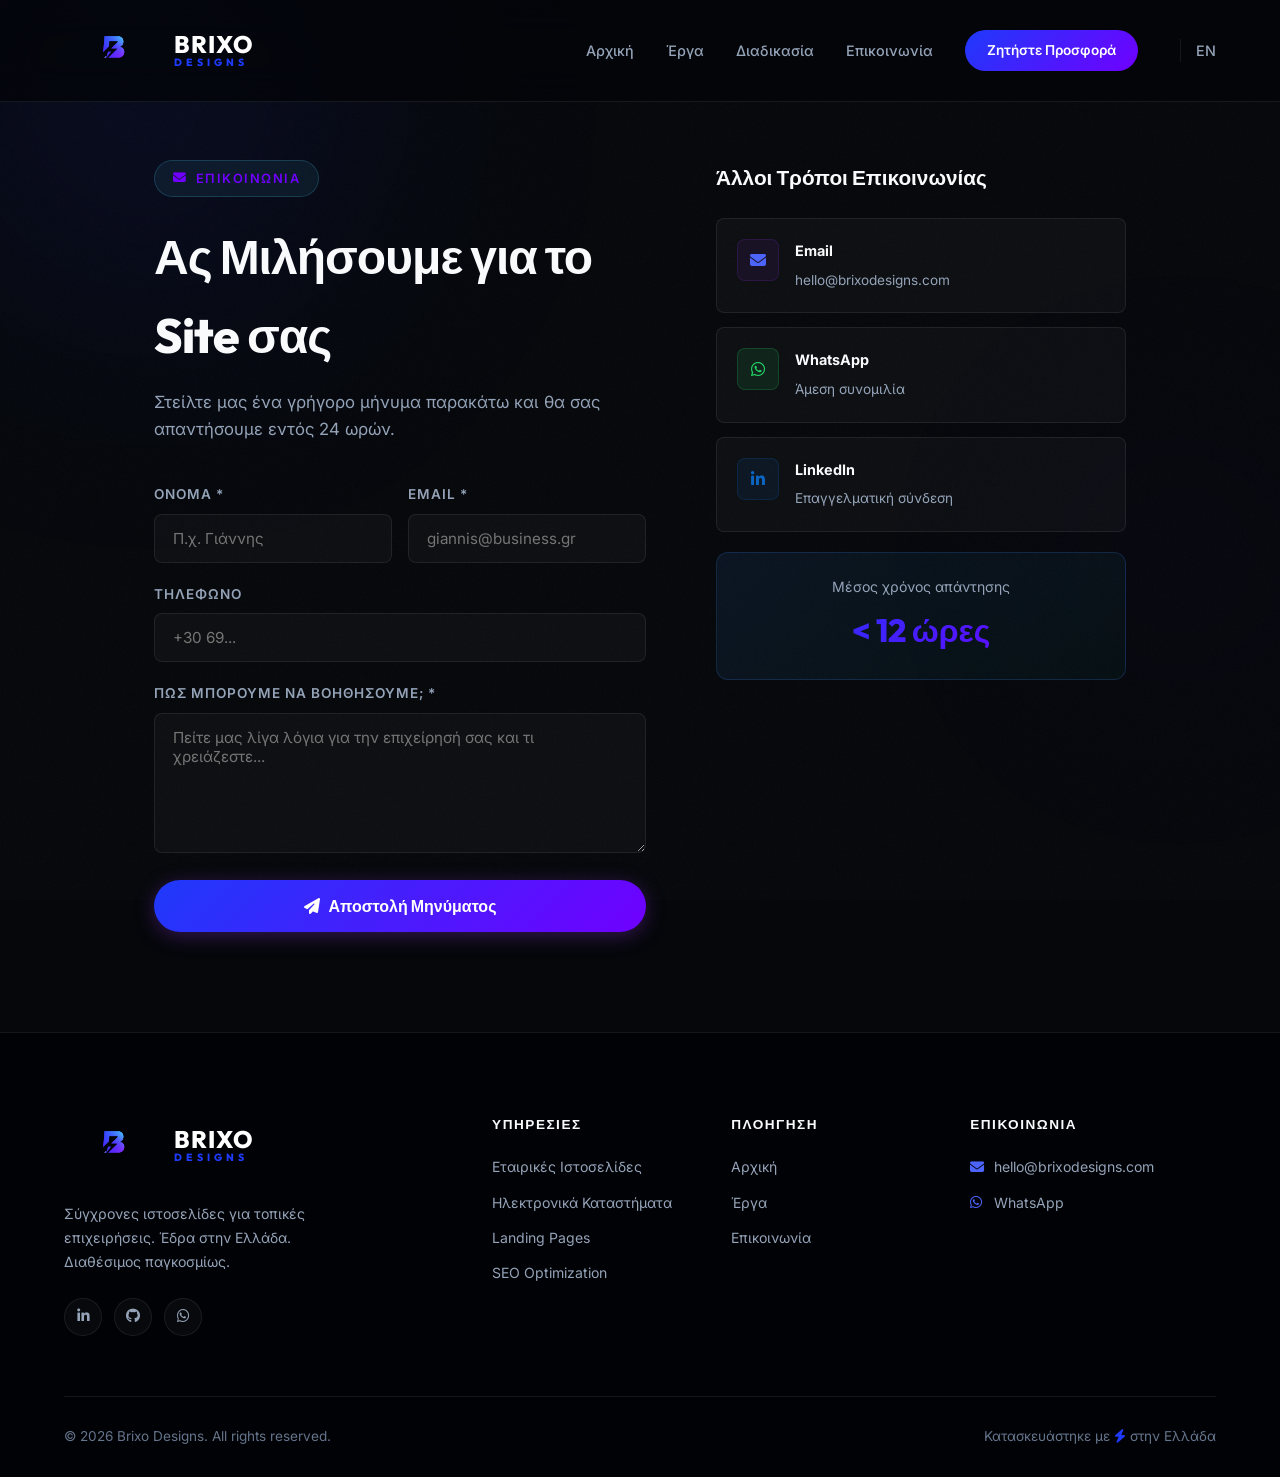
==== contact-el.html @ 9b122280 ""first commit"" ====
﻿<!DOCTYPE html>
<html lang="el">
<head>
    <meta charset="UTF-8">
    <meta name="viewport" content="width=device-width, initial-scale=1.0">
    <meta name="description" content="Επικοινωνήστε με την Brixo Designs. Ζητήστε μια δωρεάν προσφορά για την κατασκευή της ιστοσελίδας σας.">
    <title>Επικοινωνία — Brixo Designs</title>
    <link rel="preconnect" href="https://fonts.googleapis.com">
    <link rel="preconnect" href="https://fonts.gstatic.com" crossorigin>
    <link href="https://fonts.googleapis.com/css2?family=Outfit:wght@300;400;600;700;800&family=Inter:wght@400;500;600&display=swap" rel="stylesheet">
    <link rel="stylesheet" href="https://cdnjs.cloudflare.com/ajax/libs/font-awesome/6.4.0/css/all.min.css">
    <link rel="stylesheet" href="style.css">
</head>
<body>

    <div class="blob blob-1"></div>
    <div class="blob blob-2"></div>
    <div class="noise-overlay"></div>

    <!-- NAV -->
    <nav class="navbar" id="navbar">
        <a href="index.html" class="nav-logo">
            <img src="assets/logo.png" alt="Brixo Designs Logo">
            <span>Brixo <small class="brand-sub">Designs</small></span>
        </a>
        <div class="mobile-menu-btn" id="menuBtn">
            <div class="bar"></div><div class="bar"></div><div class="bar"></div>
        </div>
        <div class="nav-links" id="navLinks">
            <a href="index-el.html">Αρχική</a>
            <a href="index-el.html#work">Έργα</a>
            <a href="index-el.html#process">Διαδικασία</a>
            <a href="contact-el.html" class="active">Επικοινωνία</a>
            <a href="contact-el.html" class="nav-cta">Ζητήστε Προσφορά</a>
            <a href="contact.html" class="lang-switch">EN</a>
        </div>
    </nav>

    <div class="contact-page">
        <div class="contact-grid">

            <!-- LEFT: FORM -->
            <div class="contact-form-wrap reveal">
                <div class="badge" style="margin-bottom:20px;"><i class="fas fa-envelope"></i> Επικοινωνία</div>
                <h1>Ας Μιλήσουμε για το Site σας</h1>
                <p class="sub">Στείλτε μας ένα γρήγορο μήνυμα παρακάτω και θα σας απαντήσουμε εντός 24 ωρών.</p>

                <form action="https://formspree.io/f/YOUR_FORM_ID" method="POST" id="contactForm">
                    <div style="display:grid; grid-template-columns:1fr 1fr; gap:16px;">
                        <div class="form-group">
                            <label for="name">Όνομα *</label>
                            <input type="text" id="name" name="name" placeholder="Π.χ. Γιάννης" required>
                        </div>
                        <div class="form-group">
                            <label for="email">Email *</label>
                            <input type="email" id="email" name="email" placeholder="giannis@business.gr" required>
                        </div>
                    </div>
                    <div class="form-group">
                        <label for="phone">Τηλέφωνο</label>
                        <input type="tel" id="phone" name="phone" placeholder="+30 69...">
                    </div>
                    <div class="form-group">
                        <label for="message">Πώς μπορούμε να βοηθήσουμε; *</label>
                        <textarea id="message" name="message" placeholder="Πείτε μας λίγα λόγια για την επιχείρησή σας και τι χρειάζεστε..." required></textarea>
                    </div>

                    <!-- Honeypot (anti-spam) -->
                    <input type="text" name="_gotcha" style="display:none">

                    <button type="submit" class="btn btn-primary" style="width:100%; justify-content:center; font-size:1rem; padding:16px;">
                        <i class="fas fa-paper-plane"></i> Αποστολή Μηνύματος
                    </button>
                    <p id="form-success" style="display:none; color:#10B981; text-align:center; margin-top:16px; font-weight:600;"><i class="fas fa-check-circle"></i> Εστάλη! Θα απαντήσω εντός 24 ωρών.</p>
                </form>
            </div>

            <!-- RIGHT: INFO -->
            <div class="contact-side reveal" style="transition-delay:150ms;">
                <h3>Άλλοι Τρόποι Επικοινωνίας</h3>

                <a href="mailto:hello@brixodesigns.com" class="contact-info-item">
                    <div class="contact-info-icon"><i class="fas fa-envelope"></i></div>
                    <div>
                        <strong>Email</strong>
                        <span>hello@brixodesigns.com</span>
                    </div>
                </a>

                <a href="https://wa.me/+306938831376" target="_blank" class="contact-info-item">
                    <div class="contact-info-icon" style="background:rgba(37,211,102,0.1); border-color:rgba(37,211,102,0.2); color:#25D366;"><i class="fab fa-whatsapp"></i></div>
                    <div>
                        <strong>WhatsApp</strong>
                        <span>Άμεση συνομιλία</span>
                    </div>
                </a>

                <a href="https://linkedin.com" target="_blank" class="contact-info-item">
                    <div class="contact-info-icon" style="background:rgba(10,102,194,0.1); border-color:rgba(10,102,194,0.2); color:#0a66c2;"><i class="fab fa-linkedin-in"></i></div>
                    <div>
                        <strong>LinkedIn</strong>
                        <span>Επαγγελματική σύνδεση</span>
                    </div>
                </a>

                <div style="margin-top:20px; background:linear-gradient(135deg,rgba(59,130,246,0.1),rgba(16,185,129,0.05)); border:1px solid rgba(59,130,246,0.2); border-radius:12px; padding:22px; text-align:center;">
                    <p style="color:var(--text-muted); font-size:0.88rem; margin-bottom:6px;">Μέσος χρόνος απάντησης</p>
                    <p style="font-family:'Outfit',sans-serif; font-size:2rem; font-weight:800; background:var(--gradient); -webkit-background-clip:text; background-clip:text; -webkit-text-fill-color:transparent;">&lt; 12 ώρες</p>
                </div>
            </div>

        </div>
    </div>

    <footer class="site-footer">
        <div class="footer-inner">
            <div class="footer-brand">
                <a href="index-el.html" class="nav-logo" style="margin-bottom: 1.5rem;">
                    <img src="assets/logo.png" alt="Brixo Designs Logo">
                    <span>Brixo <small class="brand-sub">Designs</small></span>
                </a>
                <p>Σύγχρονες ιστοσελίδες για τοπικές επιχειρήσεις. Έδρα στην Ελλάδα. Διαθέσιμος παγκοσμίως.</p>
                <div class="footer-socials">
                    <a href="https://linkedin.com" target="_blank"><i class="fab fa-linkedin-in"></i></a>
                    <a href="https://github.com/0x-Shadow" target="_blank"><i class="fab fa-github"></i></a>
                    <a href="https://wa.me/+306938831376" target="_blank"><i class="fab fa-whatsapp"></i></a>
                </div>
            </div>
            <div class="footer-col">
                <h4>Υπηρεσίες</h4>
                <a href="#">Εταιρικές Ιστοσελίδες</a>
                <a href="#">Ηλεκτρονικά Καταστήματα</a>
                <a href="#">Landing Pages</a>
                <a href="#">SEO Optimization</a>
            </div>
            <div class="footer-col">
                <h4>Πλοήγηση</h4>
                <a href="index-el.html">Αρχική</a>
                <a href="index-el.html#work">Έργα</a>
                <a href="contact-el.html">Επικοινωνία</a>
            </div>
            <div class="footer-col">
                <h4>Επικοινωνία</h4>
                <a href="mailto:hello@brixodesigns.com"><i class="fas fa-envelope"></i> hello@brixodesigns.com</a>
                <a href="https://wa.me/+306938831376" target="_blank"><i class="fab fa-whatsapp"></i> WhatsApp</a>
            </div>
        </div>
        <div class="footer-bottom">
            <p>&copy; 2026 Brixo Designs. All rights reserved.</p>
            <p>Κατασκευάστηκε με <i class="fas fa-bolt" style="color:var(--primary);"></i> στην Ελλάδα</p>
        </div>
    </footer>

    <script src="script.js"></script>
    <script>
        // Form success handler
        const form = document.getElementById('contactForm');
        if (form) {
            form.addEventListener('submit', async (e) => {
                e.preventDefault();
                const btn = form.querySelector('button[type="submit"]');
                btn.innerHTML = '<i class="fas fa-spinner fa-spin"></i> Sending…';
                btn.disabled = true;

                try {
                    const res = await fetch(form.action, {
                        method: 'POST',
                        body: new FormData(form),
                        headers: { Accept: 'application/json' }
                    });
                    if (res.ok) {
                        form.reset();
                        document.getElementById('form-success').style.display = 'block';
                        btn.innerHTML = '<i class="fas fa-check"></i> Sent!';
                    } else {
                        btn.innerHTML = '<i class="fas fa-paper-plane"></i> Send My Request';
                        btn.disabled = false;
                        alert('Something went wrong — please try emailing directly.');
                    }
                } catch {
                    btn.innerHTML = '<i class="fas fa-paper-plane"></i> Send My Request';
                    btn.disabled = false;
                }
            });
        }
    </script>
</body>
</html>
---- style.css ----
/* =============================================
   ROOT & GLOBAL SETUP
============================================= */
:root {
    --bg: #05070a;
    --surface: rgba(255,255,255,0.03);
    --surface-hover: rgba(255,255,255,0.06);
    --border: rgba(255,255,255,0.08);
    --border-hover: rgba(255,255,255,0.18);
    --primary: #1E3AFA; /* Electric Blue */
    --primary-light: #4D64FB;
    --accent: #7000FF; /* Electric Purple */
    --gold: #F0A500;
    --green: #10B981;
    --text: #F8FAFC;
    --text-muted: #94A3B8;
    --text-dim: #64748B;
    --gradient: linear-gradient(135deg, var(--primary) 0%, var(--accent) 100%);
    --gradient-gold: linear-gradient(135deg, #f0a500, #ff6b35);
    --radius: 16px;
    --radius-sm: 8px;
    --transition: 0.3s cubic-bezier(0.4, 0, 0.2, 1);
}

*, *::before, *::after { margin: 0; padding: 0; box-sizing: border-box; }

html { scroll-behavior: smooth; }

body {
    background-color: var(--bg);
    color: var(--text);
    font-family: 'Inter', sans-serif;
    line-height: 1.65;
    overflow-x: hidden;
}

h1, h2, h3, h4, h5 { font-family: 'Outfit', sans-serif; }

/* =============================================
   AMBIENT BACKGROUND
============================================= */
.blob {
    position: fixed;
    border-radius: 50%;
    filter: blur(130px);
    z-index: -2;
    pointer-events: none;
    opacity: 0.5;
    animation: floatBlob 12s ease-in-out infinite;
}

.blob-1 {
    width: 700px; height: 700px;
    background: radial-gradient(circle, rgba(30, 58, 250, 0.3) 0%, transparent 65%);
    top: -250px; left: -200px;
}

.blob-2 {
    width: 500px; height: 500px;
    background: radial-gradient(circle, rgba(112, 0, 255, 0.2) 0%, transparent 65%);
    bottom: 10%; right: -150px;
    animation-delay: 6s;
    opacity: 0.3;
}

@keyframes floatBlob {
    0%, 100% { transform: translate(0,0) scale(1); }
    50% { transform: translate(20px,-30px) scale(1.05); }
}

.noise-overlay {
    position: fixed;
    inset: 0;
    z-index: -1;
    pointer-events: none;
    opacity: 0.035;
    background-image: url("data:image/svg+xml,%3Csvg viewBox='0 0 200 200' xmlns='http://www.w3.org/2000/svg'%3E%3Cfilter id='noise'%3E%3CfeTurbulence type='fractalNoise' baseFrequency='0.9' numOctaves='4' stitchTiles='stitch'/%3E%3C/filter%3E%3Crect width='100%25' height='100%25' filter='url(%23noise)'/%3E%3C/svg%3E");
    background-repeat: repeat;
    background-size: 150px 150px;
}

/* =============================================
   SCROLL REVEAL
============================================= */
.reveal {
    opacity: 0;
    transform: translateY(28px);
    transition: opacity 0.75s ease, transform 0.75s ease;
}
.reveal.visible { opacity: 1; transform: translateY(0); }

/* =============================================
   NAVIGATION
============================================= */
.navbar {
    position: fixed; top: 0; left: 0; right: 0;
    z-index: 1000;
    display: flex; align-items: center; justify-content: space-between;
    padding: 18px 5%;
    background: rgba(3,4,8,0.75);
    backdrop-filter: blur(20px);
    -webkit-backdrop-filter: blur(20px);
    border-bottom: 1px solid var(--border);
    transition: padding var(--transition), background var(--transition);
}

.navbar.scrolled { padding: 14px 5%; background: rgba(3,4,8,0.95); }

.nav-logo {
    display: flex;
    align-items: center;
    gap: 12px;
    text-decoration: none;
}

.nav-logo img {
    height: 65px;
    width: auto;
}

.nav-logo span {
    font-family: 'Outfit', sans-serif;
    font-size: 1.5rem;
    font-weight: 800;
    color: #fff;
    text-transform: uppercase;
    letter-spacing: 1px;
    display: flex;
    flex-direction: column;
    line-height: 1;
}

.nav-logo span .brand-sub {
    font-size: 0.65rem;
    color: var(--primary);
    letter-spacing: 4px;
    margin-top: 2px;
}

.nav-links {
    display: flex; align-items: center; gap: 32px;
}

.nav-links a {
    color: var(--text-muted);
    text-decoration: none;
    font-size: 0.9rem;
    font-weight: 500;
    transition: color var(--transition);
    position: relative;
}

.nav-links a:not(.nav-cta)::after {
    content: '';
    position: absolute;
    bottom: -4px; left: 0;
    width: 0; height: 2px;
    background: var(--accent);
    transition: width var(--transition);
}

.nav-links a:hover, .nav-links a.active { color: var(--text); }
.nav-links a:hover::after, .nav-links a.active::after { width: 100%; }

.nav-cta {
    background: var(--gradient);
    color: #fff !important;
    padding: 9px 22px;
    border-radius: 100px;
    font-weight: 600 !important;
    font-size: 0.85rem !important;
    transition: opacity var(--transition), transform var(--transition) !important;
    -webkit-text-fill-color: #fff !important;
}
.nav-cta::after { display: none !important; }
.nav-cta:hover { opacity: 0.9; transform: translateY(-2px); }

.mobile-menu-btn {
    display: none; cursor: pointer; z-index: 1001; padding: 5px;
}
.bar {
    width: 24px; height: 2px;
    background: var(--text);
    margin: 5px 0;
    border-radius: 2px;
    transition: var(--transition);
}

/* =============================================
   HERO
============================================= */
.hero {
    min-height: 100vh;
    display: flex;
    align-items: center;
    justify-content: center;
    padding: 140px 6% 80px;
    position: relative;
    overflow: hidden;
}

.hero-inner {
    display: grid;
    grid-template-columns: 1fr 1fr;
    align-items: center;
    gap: 60px;
    max-width: 1300px;
    width: 100%;
    z-index: 10;
}

.hero-content {
    text-align: left;
    z-index: 10;
}

/* ---- MOCKUP STAGE ---- */
.hero-mockups {
    perspective: 1200px;
    position: relative;
    height: 480px;
    display: flex;
    align-items: center;
    justify-content: center;
}

.mockup-stage {
    position: relative;
    width: 400px;
    height: 480px;
    transform-style: preserve-3d;
}

.mockup-card {
    position: absolute;
    width: 380px;
    border-radius: 12px;
    overflow: hidden;
    background: #0d0d1a;
    box-shadow:
        0 30px 80px rgba(0,0,0,0.6),
        0 0 0 1px rgba(255,255,255,0.07);
    transition: filter 0.3s ease;
    cursor: pointer;
}

.mockup-card:hover {
    filter: brightness(1.2) contrast(1.1);
}

.mockup-browser-bar {
    background: #1a1a2e;
    padding: 8px 12px;
    display: flex;
    gap: 6px;
    align-items: center;
    border-bottom: 1px solid rgba(255,255,255,0.06);
}

.mockup-browser-bar .dot {
    width: 9px;
    height: 9px;
    border-radius: 50%;
    display: inline-block;
}
.mockup-browser-bar .dot:nth-child(1) { background: #ff5f57; }
.mockup-browser-bar .dot:nth-child(2) { background: #febc2e; }
.mockup-browser-bar .dot:nth-child(3) { background: #28c840; }

.mockup-card img {
    width: 100%;
    display: block;
    object-fit: cover;
    height: 250px;
}

/* Stacked 3D Animated positions */
.mockup-front {
    animation: cycleCards 12s infinite ease-in-out 0s paused;
}

.mockup-mid {
    animation: cycleCards 12s infinite ease-in-out -8s paused;
}

.mockup-back {
    animation: cycleCards 12s infinite ease-in-out -4s paused;
}

@keyframes cycleCards {
    0%, 25% {
        transform: rotateY(-10deg) rotateX(4deg) translateX(0px) translateY(10px) translateZ(30px);
        opacity: 1;
        z-index: 3;
    }
    29.16% {
        transform: rotateY(-14deg) rotateX(5deg) translateX(-60px) translateY(-10px) translateZ(-25px);
        opacity: 0.8;
        z-index: 1;
    }
    33.33%, 58.33% {
        transform: rotateY(-18deg) rotateX(6deg) translateX(90px) translateY(-30px) translateZ(-80px);
        opacity: 0.7;
        z-index: 1;
    }
    66.66%, 91.66% {
        transform: rotateY(-14deg) rotateX(5deg) translateX(45px) translateY(-10px) translateZ(-30px);
        opacity: 0.88;
        z-index: 2;
    }
    100% {
        transform: rotateY(-10deg) rotateX(4deg) translateX(0px) translateY(10px) translateZ(30px);
        opacity: 1;
        z-index: 3;
    }
}

/* Load-in animation for all mockup cards */
.hero-mockups.visible .mockup-back  { animation-play-state: running;  }
.hero-mockups.visible .mockup-mid   { animation-play-state: running;  }
.hero-mockups.visible .mockup-front { animation-play-state: running;  }

/* Glow Orb behind mockups */
.hero-mockups::before {
    content: '';
    position: absolute;
    width: 500px;
    height: 500px;
    background: radial-gradient(circle, rgba(76,201,240,0.15) 0%, rgba(123,44,191,0.1) 40%, transparent 70%);
    border-radius: 50%;
    z-index: -1;
    filter: blur(40px);
}

.badge {
    display: inline-flex; align-items: center; gap: 8px;
    padding: 7px 18px;
    background: rgba(76,201,240,0.08);
    border: 1px solid rgba(76,201,240,0.2);
    color: var(--accent);
    border-radius: 100px;
    font-size: 0.8rem;
    font-weight: 600;
    letter-spacing: 1.5px;
    text-transform: uppercase;
    margin-bottom: 28px;
}

.hero h1 {
    font-size: clamp(2.8rem, 6vw, 5.5rem);
    line-height: 1.1;
    font-weight: 800;
    letter-spacing: -2px;
    margin-bottom: 24px;
}

.gradient-text {
    background: var(--gradient);
    -webkit-background-clip: text;
    background-clip: text;
    -webkit-text-fill-color: transparent;
}

.typewriter-wrap {
    display: inline-block;
    position: relative;
}

.cursor {
    -webkit-text-fill-color: var(--accent);
    animation: blink 1s step-end infinite;
    margin-left: 2px;
}
@keyframes blink { 0%, 100% { opacity: 1; } 50% { opacity: 0; } }

.hero-sub {
    font-size: 1.15rem;
    color: var(--text-muted);
    max-width: 560px;
    margin: 0 0 40px;
    line-height: 1.7;
}

.hero-actions {
    display: flex; justify-content: flex-start;
    gap: 16px; flex-wrap: wrap;
    margin-bottom: 40px;
}

.btn {
    display: inline-flex; align-items: center; gap: 9px;
    padding: 14px 28px;
    border-radius: 100px;
    font-family: 'Outfit', sans-serif;
    font-weight: 600;
    font-size: 0.95rem;
    text-decoration: none;
    cursor: pointer;
    border: none;
    transition: all var(--transition);
}

.btn-primary {
    background: var(--gradient);
    color: #fff;
    box-shadow: 0 4px 20px rgba(123,44,191,0.4);
}
.btn-primary:hover {
    transform: translateY(-3px);
    box-shadow: 0 8px 30px rgba(123,44,191,0.6);
}

.btn-secondary {
    background: var(--surface);
    color: var(--text);
    border: 1px solid var(--border);
    backdrop-filter: blur(10px);
}
.btn-secondary:hover {
    background: var(--surface-hover);
    border-color: var(--border-hover);
    transform: translateY(-3px);
}

.btn-whatsapp {
    background: #25D366;
    color: #fff;
    box-shadow: 0 4px 20px rgba(37,211,102,0.3);
}
.btn-whatsapp:hover {
    background: #20ba5a;
    transform: translateY(-3px);
    box-shadow: 0 8px 28px rgba(37,211,102,0.5);
}

.hero-trust {
    display: flex; justify-content: center;
    gap: 30px; flex-wrap: wrap;
}

.trust-item {
    display: flex; align-items: center; gap: 8px;
    color: var(--text-muted);
    font-size: 0.88rem;
}

.trust-item i { color: var(--green); }

.hero-scroll-hint {
    position: absolute;
    bottom: 30px; left: 50%;
    transform: translateX(-50%);
    display: flex; flex-direction: column;
    align-items: center; gap: 8px;
    color: var(--text-dim);
    font-size: 0.75rem;
    letter-spacing: 2px;
    text-transform: uppercase;
    animation: floatBlob 3s ease-in-out infinite;
}

.scroll-line {
    width: 1px; height: 40px;
    background: linear-gradient(to bottom, transparent, var(--text-dim));
}

/* =============================================
   STATS BAR
============================================= */
.stats-bar {
    background: var(--surface);
    border-top: 1px solid var(--border);
    border-bottom: 1px solid var(--border);
    padding: 40px 5%;
}

.stats-inner {
    max-width: 900px; margin: 0 auto;
    display: flex; justify-content: space-between;
    align-items: center; gap: 20px;
    flex-wrap: wrap;
}

.stat-item { text-align: center; flex: 1; min-width: 120px; }

.stat-item .stat-num {
    font-family: 'Outfit', sans-serif;
    font-size: 3rem;
    font-weight: 800;
    background: var(--gradient);
    -webkit-background-clip: text;
    background-clip: text;
    -webkit-text-fill-color: transparent;
    line-height: 1;
}

.stat-item .stat-suffix {
    font-family: 'Outfit', sans-serif;
    font-size: 2rem;
    font-weight: 800;
    background: var(--gradient);
    -webkit-background-clip: text;
    background-clip: text;
    -webkit-text-fill-color: transparent;
}

.stat-item p { color: var(--text-muted); font-size: 0.85rem; margin-top: 6px; }

.stat-divider {
    width: 1px; height: 60px;
    background: var(--border);
    flex-shrink: 0;
}

/* =============================================
   SECTIONS — SHARED
============================================= */
section { padding: 110px 5%; position: relative; z-index: 10; }

.section-label {
    font-size: 0.78rem;
    font-weight: 600;
    letter-spacing: 3px;
    text-transform: uppercase;
    color: var(--accent);
    margin-bottom: 14px;
}

.section-header { text-align: center; margin-bottom: 70px; }
.section-header h2 {
    font-size: clamp(2rem, 4vw, 3rem);
    font-weight: 800;
    letter-spacing: -1px;
    line-height: 1.15;
    margin-bottom: 16px;
}
.section-sub { color: var(--text-muted); font-size: 1.1rem; max-width: 600px; margin: 0 auto; }

/* =============================================
   INDUSTRIES
============================================= */
.industries-section { padding: 60px 5% 50px; }
.industries-section .section-header { margin-bottom: 40px; }

.industries-grid {
    display: flex; flex-wrap: wrap;
    justify-content: center; gap: 14px;
    max-width: 900px; margin: 0 auto;
}

.industry-pill {
    display: inline-flex; align-items: center; gap: 8px;
    padding: 10px 22px;
    background: var(--surface);
    border: 1px solid var(--border);
    border-radius: 100px;
    font-size: 0.88rem;
    font-weight: 500;
    color: var(--text-muted);
    transition: all var(--transition);
    cursor: default;
}

.industry-pill i { color: var(--primary-light); }

.industry-pill:hover {
    background: var(--surface-hover);
    border-color: rgba(123,44,191,0.4);
    color: var(--text);
}

/* =============================================
   PORTFOLIO
============================================= */
.portfolio-grid {
    display: grid;
    grid-template-columns: repeat(auto-fit, minmax(340px, 1fr));
    gap: 30px;
    max-width: 1200px; margin: 0 auto;
}

.port-card {
    background: var(--surface);
    border: 1px solid var(--border);
    border-radius: var(--radius);
    overflow: hidden;
    transition: all 0.4s ease;
    display: flex; flex-direction: column;
}

.port-card:hover {
    transform: translateY(-10px);
    border-color: rgba(123,44,191,0.3);
    box-shadow: 0 20px 50px rgba(0,0,0,0.5);
}

.port-card-img {
    position: relative;
    height: 240px;
    overflow: hidden;
}

.port-card-img img {
    width: 100%; height: 100%;
    object-fit: cover;
    object-position: top;
    transition: transform 0.6s cubic-bezier(0.25,1,0.5,1);
}

.port-card:hover .port-card-img img { transform: scale(1.06); }

.port-card-overlay {
    position: absolute; inset: 0;
    background: rgba(3,4,8,0.85);
    display: flex; flex-direction: column;
    justify-content: center; align-items: center; gap: 14px;
    opacity: 0;
    transition: opacity var(--transition);
}

.port-card:hover .port-card-overlay { opacity: 1; }

.overlay-btn {
    display: inline-flex; align-items: center; gap: 8px;
    padding: 11px 24px;
    background: var(--gradient);
    color: #fff;
    text-decoration: none;
    border-radius: 100px;
    font-size: 0.88rem;
    font-weight: 600;
    transition: opacity var(--transition);
}

.overlay-btn:hover { opacity: 0.85; }

.overlay-btn-ghost {
    background: transparent;
    border: 1px solid rgba(255,255,255,0.3);
    color: #fff;
}

.port-card-body { padding: 28px; flex-grow: 1; display: flex; flex-direction: column; }

.port-tags { display: flex; gap: 8px; flex-wrap: wrap; margin-bottom: 14px; }

.ptag {
    padding: 4px 12px;
    background: rgba(255,255,255,0.05);
    border: 1px solid var(--border);
    border-radius: 100px;
    font-size: 0.72rem;
    font-weight: 600;
    color: var(--text-muted);
    text-transform: uppercase;
    letter-spacing: 0.5px;
}

.port-card-body h3 { font-size: 1.4rem; margin-bottom: 10px; font-weight: 700; }
.port-card-body p { color: var(--text-muted); font-size: 0.93rem; flex-grow: 1; margin-bottom: 22px; line-height: 1.65; }

.card-link {
    display: inline-flex; align-items: center; gap: 8px;
    color: var(--accent);
    text-decoration: none;
    font-weight: 600;
    font-size: 0.9rem;
    transition: gap var(--transition);
    align-self: flex-start;
}
.card-link:hover { gap: 14px; }

/* =============================================
   PROCESS
============================================= */
.process-section { background: rgba(255,255,255,0.01); }

.process-steps {
    display: flex;
    justify-content: center;
    align-items: center;
    gap: 0;
    max-width: 1100px; margin: 0 auto;
    flex-wrap: wrap;
}

.process-step {
    background: var(--surface);
    border: 1px solid var(--border);
    border-radius: var(--radius);
    padding: 40px 30px;
    text-align: center;
    flex: 1; min-width: 200px; max-width: 240px;
    position: relative;
    transition: all var(--transition);
}

.process-step:hover {
    background: var(--surface-hover);
    border-color: rgba(123,44,191,0.3);
    transform: translateY(-5px);
}

.step-num {
    position: absolute; top: -14px; left: 50%; transform: translateX(-50%);
    font-family: 'Outfit', sans-serif;
    font-size: 0.75rem; font-weight: 800;
    letter-spacing: 1px;
    background: var(--gradient);
    -webkit-background-clip: text;
    background-clip: text;
    -webkit-text-fill-color: transparent;
    background-color: var(--bg);
    padding: 0 10px;
    border: 1px solid rgba(123,44,191,0.4);
    border-radius: 100px;
}

.step-icon {
    font-size: 2rem;
    color: var(--accent);
    margin: 10px 0 18px;
    text-shadow: 0 0 20px rgba(76,201,240,0.4);
}

.process-step h3 { font-size: 1.1rem; margin-bottom: 12px; }
.process-step p { color: var(--text-muted); font-size: 0.88rem; line-height: 1.6; }

.process-arrow {
    color: var(--text-dim); font-size: 1.2rem;
    padding: 10px;
    flex-shrink: 0;
}

/* =============================================
   WHY CHOOSE US
============================================= */
.why-section { padding: 110px 5%; }

.why-inner {
    max-width: 1100px; margin: 0 auto;
    display: grid;
    grid-template-columns: 1fr 1.3fr;
    gap: 80px;
    align-items: center;
}

.why-left .section-label { margin-bottom: 18px; }
.why-left h2 { font-size: clamp(1.8rem, 3.5vw, 2.8rem); font-weight: 800; letter-spacing: -1px; margin-bottom: 20px; }
.why-desc { color: var(--text-muted); font-size: 1rem; line-height: 1.7; }

.why-card {
    display: flex; align-items: flex-start; gap: 18px;
    background: var(--surface);
    border: 1px solid var(--border);
    border-radius: var(--radius-sm);
    padding: 20px 24px;
    margin-bottom: 14px;
    transition: all var(--transition);
}

.why-card:hover { background: var(--surface-hover); border-color: rgba(34,197,94,0.2); }

.why-icon {
    width: 36px; height: 36px;
    border-radius: 50%;
    display: flex; align-items: center; justify-content: center;
    font-size: 0.9rem;
    flex-shrink: 0;
}

.why-icon.positive { background: rgba(34,197,94,0.1); color: var(--green); border: 1px solid rgba(34,197,94,0.2); }

.why-card h4 { font-size: 0.95rem; font-weight: 700; margin-bottom: 4px; }
.why-card p { font-size: 0.85rem; color: var(--text-muted); }

/* =============================================
   TESTIMONIALS
============================================= */
.testimonials-section { background: rgba(255,255,255,0.01); }

.testimonials-grid {
    display: grid;
    grid-template-columns: repeat(auto-fit, minmax(300px, 1fr));
    gap: 24px;
    max-width: 1100px; margin: 0 auto;
}

.testi-card {
    background: var(--surface);
    border: 1px solid var(--border);
    border-radius: var(--radius);
    padding: 36px 32px;
    transition: all var(--transition);
    position: relative;
}

.testi-card::before {
    content: '"';
    position: absolute;
    top: 20px; right: 30px;
    font-size: 5rem;
    line-height: 1;
    color: var(--border);
    font-family: 'Outfit', sans-serif;
}

.testi-card:hover {
    background: var(--surface-hover);
    border-color: rgba(123,44,191,0.2);
    transform: translateY(-5px);
}

.testi-stars { color: var(--gold); font-size: 0.85rem; letter-spacing: 3px; margin-bottom: 20px; }

.testi-text {
    color: var(--text-muted);
    font-size: 0.95rem;
    line-height: 1.75;
    margin-bottom: 28px;
    position: relative;
    z-index: 2;
}

.testi-author {
    display: flex; align-items: center; gap: 14px;
}

.testi-avatar {
    width: 46px; height: 46px;
    border-radius: 50%;
    display: flex; align-items: center; justify-content: center;
    font-family: 'Outfit', sans-serif;
    font-weight: 800;
    font-size: 1.1rem;
    color: #fff;
    flex-shrink: 0;
}

.testi-author strong { display: block; font-size: 0.95rem; margin-bottom: 2px; }
.testi-author span { color: var(--text-muted); font-size: 0.8rem; }

/* =============================================
   PRICING
============================================= */

.pricing-grid {
    display: grid;
    grid-template-columns: repeat(auto-fit, minmax(280px, 1fr));
    gap: 24px;
    max-width: 1050px; margin: 0 auto 30px;
    align-items: start;
}

.pricing-card {
    background: var(--surface);
    border: 1px solid var(--border);
    border-radius: var(--radius);
    padding: 38px 32px;
    transition: all var(--transition);
    position: relative;
}

.pricing-card:hover { transform: translateY(-6px); border-color: var(--border-hover); }

.pricing-featured {
    border-color: rgba(123,44,191,0.5) !important;
    background: rgba(123,44,191,0.05) !important;
    box-shadow: 0 0 0 1px rgba(123,44,191,0.2), 0 20px 50px rgba(123,44,191,0.15);
}

.pricing-badge-top {
    position: absolute; top: -14px; left: 50%; transform: translateX(-50%);
    background: var(--gradient);
    color: #fff;
    font-size: 0.75rem;
    font-weight: 700;
    letter-spacing: 1px;
    text-transform: uppercase;
    padding: 5px 18px;
    border-radius: 100px;
    white-space: nowrap;
}

.pricing-tier {
    font-size: 0.8rem;
    font-weight: 700;
    text-transform: uppercase;
    letter-spacing: 2px;
    color: var(--text-muted);
    margin-bottom: 16px;
}

.pricing-price { margin-bottom: 16px; display: flex; align-items: baseline; gap: 4px; }
.price-val { font-family: 'Outfit', sans-serif; font-size: 3rem; font-weight: 800; }
.price-note { color: var(--text-muted); font-size: 1.2rem; }
.pricing-desc { color: var(--text-muted); font-size: 0.88rem; line-height: 1.6; margin-bottom: 30px; }

.pricing-features { list-style: none; margin-bottom: 30px; }
.pricing-features li {
    display: flex; align-items: center; gap: 12px;
    font-size: 0.9rem;
    padding: 9px 0;
    border-bottom: 1px solid var(--border);
    color: var(--text);
}

.pricing-features li:last-child { border-bottom: none; }

.pricing-features li i.fa-check { color: var(--green); }
.pricing-features li i.fa-times { color: var(--text-dim); }
.pricing-features li.disabled { color: var(--text-dim); }

.pricing-note {
    text-align: center;
    color: var(--text-muted);
    font-size: 0.88rem;
}
.pricing-note i { color: var(--gold); }

/* =============================================
   CTA BAND
============================================= */
.cta-band {
    margin: 0 5% 110px;
    background: var(--gradient);
    border-radius: 24px;
    padding: 70px 60px;
    text-align: center;
    position: relative;
    overflow: hidden;
}

.cta-band .badge {
    color: #fff;
    background: rgba(255,255,255,0.15);
    border-color: rgba(255,255,255,0.3);
}

.cta-band::before {
    content: '';
    position: absolute; inset: 0;
    background: url("data:image/svg+xml,%3Csvg viewBox='0 0 200 200' xmlns='http://www.w3.org/2000/svg'%3E%3Cfilter id='noise'%3E%3CfeTurbulence type='fractalNoise' baseFrequency='0.9' numOctaves='4' stitchTiles='stitch'/%3E%3C/filter%3E%3Crect width='100%25' height='100%25' filter='url(%23noise)'/%3E%3C/svg%3E") repeat;
    background-size: 150px;
    opacity: 0.06;
    pointer-events: none;
}

.cta-band-inner { position: relative; z-index: 2; }

.cta-band h2 { font-size: clamp(1.8rem, 3.5vw, 2.8rem); font-weight: 800; color: #fff; margin-bottom: 14px; letter-spacing: -1px;}
.cta-band p { color: rgba(255,255,255,0.8); font-size: 1.1rem; margin-bottom: 36px; }

.cta-band-actions {
    display: flex; justify-content: center;
    gap: 16px; flex-wrap: wrap;
}

.cta-band .btn-primary { background: #fff; color: var(--primary); box-shadow: 0 4px 20px rgba(0,0,0,0.2); }
.cta-band .btn-primary:hover { background: rgba(255,255,255,0.9); }

/* =============================================
   FOOTER
============================================= */
.site-footer {
    background: rgba(2,3,6,0.9);
    border-top: 1px solid var(--border);
    padding: 80px 5% 30px;
    position: relative; z-index: 10;
}

.footer-inner {
    max-width: 1200px; margin: 0 auto 60px;
    display: grid;
    grid-template-columns: 2fr 1fr 1fr 1.3fr;
    gap: 50px;
}

.footer-brand .logo-text { font-size: 1.4rem; }
.footer-brand p { color: var(--text-muted); font-size: 0.88rem; margin: 16px 0 24px; max-width: 300px; line-height: 1.7; }

.footer-socials { display: flex; gap: 12px; }
.footer-socials a {
    width: 38px; height: 38px;
    border-radius: 50%;
    background: var(--surface);
    border: 1px solid var(--border);
    display: flex; align-items: center; justify-content: center;
    color: var(--text-muted);
    text-decoration: none;
    font-size: 0.9rem;
    transition: all var(--transition);
}
.footer-socials a:hover { background: var(--primary); border-color: var(--primary); color: #fff; }

.footer-col h4 {
    font-size: 0.85rem;
    font-weight: 700;
    text-transform: uppercase;
    letter-spacing: 1.5px;
    color: var(--text);
    margin-bottom: 20px;
}

.footer-col a {
    display: flex; align-items: center; gap: 8px;
    color: var(--text-muted);
    text-decoration: none;
    font-size: 0.88rem;
    margin-bottom: 12px;
    transition: color var(--transition);
}
.footer-col a:hover { color: var(--text); }
.footer-col a i { color: var(--primary-light); width: 16px; }

.footer-bottom {
    max-width: 1200px; margin: 0 auto;
    padding-top: 28px;
    border-top: 1px solid var(--border);
    display: flex; justify-content: space-between; align-items: center;
    color: var(--text-dim); font-size: 0.85rem;
    flex-wrap: wrap; gap: 10px;
}

/* =============================================
   FLOATING CTA
============================================= */
.floating-cta {
    position: fixed;
    bottom: 30px; right: 30px;
    z-index: 999;
    display: flex; align-items: center; gap: 10px;
    background: var(--gradient);
    color: #fff;
    text-decoration: none;
    padding: 14px 22px;
    border-radius: 100px;
    font-family: 'Outfit', sans-serif;
    font-weight: 700;
    font-size: 0.9rem;
    box-shadow: 0 8px 30px rgba(123,44,191,0.5);
    transition: all var(--transition);
    transform: translateY(100px);
    opacity: 0;
}

.floating-cta.show { transform: translateY(0); opacity: 1; }
.floating-cta:hover { transform: translateY(-4px); box-shadow: 0 14px 40px rgba(123,44,191,0.7); }

/* =============================================
   CASE STUDY PAGES
============================================= */
.project-hero {
    padding: 160px 5% 80px;
    max-width: 1200px; margin: 0 auto;
}

.project-hero h1 { font-size: clamp(2.5rem, 5vw, 4rem); font-weight: 800; letter-spacing: -1.5px; margin-bottom: 20px; }
.project-hero > p { color: var(--text-muted); font-size: 1.15rem; max-width: 700px; line-height: 1.7; }

.project-meta {
    display: flex; gap: 40px; flex-wrap: wrap;
    margin: 40px 0;
    padding: 24px 0;
    border-top: 1px solid var(--border);
    border-bottom: 1px solid var(--border);
}

.meta-item h4 { color: var(--text-muted); font-size: 0.78rem; text-transform: uppercase; letter-spacing: 1.5px; margin-bottom: 6px; }
.meta-item p { font-size: 1rem; font-weight: 600; }

.project-showcase {
    max-width: 1200px; margin: 0 auto 80px;
    border-radius: var(--radius);
    overflow: hidden;
    box-shadow: 0 30px 70px rgba(0,0,0,0.7);
    border: 1px solid var(--border);
}

.project-showcase img { width: 100%; display: block; }

.project-details {
    max-width: 800px; margin: 0 auto 80px;
}

.project-details h2 { font-size: 2rem; font-weight: 800; margin-bottom: 18px; letter-spacing: -0.5px; }
.project-details p { color: var(--text-muted); font-size: 1.05rem; margin-bottom: 20px; line-height: 1.75; }

/* =============================================
   CONTACT PAGE
============================================= */
.contact-page { padding: 160px 5% 100px; max-width: 1100px; margin: 0 auto; }
.contact-grid { display: grid; grid-template-columns: 1.2fr 1fr; gap: 70px; align-items: start; }

.contact-form-wrap h1 { font-size: clamp(2rem,4vw,3rem); font-weight: 800; letter-spacing: -1px; margin-bottom: 14px; }
.contact-form-wrap .sub { color: var(--text-muted); font-size: 1.05rem; margin-bottom: 40px; line-height: 1.6; }

.form-group { margin-bottom: 20px; }
.form-group label { display: block; font-size: 0.85rem; font-weight: 600; color: var(--text-muted); margin-bottom: 8px; text-transform: uppercase; letter-spacing: 1px; }

.form-group input,
.form-group select,
.form-group textarea {
    width: 100%;
    padding: 14px 18px;
    background: var(--surface);
    border: 1px solid var(--border);
    border-radius: var(--radius-sm);
    color: var(--text);
    font-family: 'Inter', sans-serif;
    font-size: 0.95rem;
    outline: none;
    transition: border-color var(--transition), box-shadow var(--transition);
}

.form-group select option { background: #0d0e12; }

.form-group input:focus,
.form-group select:focus,
.form-group textarea:focus {
    border-color: var(--primary);
    box-shadow: 0 0 0 3px rgba(123,44,191,0.15);
}

.form-group textarea { height: 140px; resize: vertical; }

.contact-side h3 { font-size: 1.3rem; font-weight: 700; margin-bottom: 24px; }

.contact-info-item {
    display: flex; align-items: flex-start; gap: 16px;
    background: var(--surface);
    border: 1px solid var(--border);
    border-radius: var(--radius-sm);
    padding: 20px;
    margin-bottom: 14px;
    transition: all var(--transition);
    text-decoration: none;
    color: inherit;
}
.contact-info-item:hover { border-color: rgba(123,44,191,0.3); background: var(--surface-hover); }
.contact-info-icon { width: 42px; height: 42px; border-radius: var(--radius-sm); background: rgba(123,44,191,0.1); border: 1px solid rgba(123,44,191,0.2); display: flex; align-items: center; justify-content: center; color: var(--primary-light); font-size: 1rem; flex-shrink: 0; }
.contact-info-item strong { display: block; font-size: 0.9rem; margin-bottom: 3px; }
.contact-info-item span { color: var(--text-muted); font-size: 0.85rem; }

/* =============================================
   RESPONSIVE
============================================= */
@media (max-width: 1024px) {
    .why-inner { grid-template-columns: 1fr; gap: 50px; }
    .footer-inner { grid-template-columns: 1fr 1fr; gap: 40px; }
    .contact-grid { grid-template-columns: 1fr; }
}

@media (max-width: 768px) {
    section { padding: 80px 5%; }

    /* Nav */
    .mobile-menu-btn { display: flex; flex-direction: column; }
    .nav-links {
        position: fixed; top: 0; right: -100%;
        flex-direction: column;
        background: rgba(3,4,8,0.98);
        width: 75%; max-width: 320px; height: 100vh;
        padding: 100px 40px 40px;
        transition: right 0.4s cubic-bezier(0.4,0,0.2,1);
        align-items: flex-start;
        box-shadow: -10px 0 40px rgba(0,0,0,0.6);
        gap: 10px;
    }
    .nav-links.active { right: 0; }
    .nav-links a { font-size: 1.1rem; padding: 8px 0; }
    .nav-cta { margin-top: 16px; }

    .mobile-menu-btn.active .bar:nth-child(1) { transform: translateY(7px) rotate(45deg); }
    .mobile-menu-btn.active .bar:nth-child(2) { opacity: 0; }
    .mobile-menu-btn.active .bar:nth-child(3) { transform: translateY(-7px) rotate(-45deg); }

    /* Hero */
    .hero h1 { letter-spacing: -1px; }
    .hero-trust { flex-direction: column; gap: 14px; }

    /* Stats */
    .stats-inner { gap: 30px; }
    .stat-divider { display: none; }
    .stat-item { min-width: 40%; }

    /* Process */
    .process-steps { flex-direction: column; gap: 20px; }
    .process-step { max-width: 100%; }
    .process-arrow { transform: rotate(90deg); }

    /* Portfolio */
    .portfolio-grid { grid-template-columns: 1fr; }

    /* Pricing */
    .pricing-grid { grid-template-columns: 1fr; }

    /* CTA Band */
    .cta-band { margin: 0 0 80px; border-radius: 0; padding: 60px 8%; }

    /* Footer */
    .footer-inner { grid-template-columns: 1fr; gap: 40px; }
    .footer-bottom { flex-direction: column; gap: 8px; text-align: center; }

    /* Float CTA */
    .floating-cta span { display: none; }
    .floating-cta { padding: 14px; border-radius: 50%; bottom: 20px; right: 20px; }
}
.lang-switch { font-size: 0.9rem; font-weight: 600; color: var(--text-muted); text-decoration: none; margin-left: 10px; padding-left: 15px; border-left: 1px solid var(--border); transition: var(--transition); }
.lang-switch { font-size: 0.9rem; font-weight: 600; color: var(--text-muted); text-decoration: none; margin-left: 10px; padding-left: 15px; border-left: 1px solid var(--border); transition: var(--transition); }
.lang-switch:hover { color: var(--text); }

/* ---- MOBILE: stack hero on small screens ---- */
@media (max-width: 900px) {
    .hero-inner { grid-template-columns: 1fr; text-align: center; }
    .hero-content { text-align: center; }
    .hero-sub { margin: 0 auto 40px; }
    .hero-actions { justify-content: center; }
    .hero-trust { justify-content: center; }
    .hero-mockups { height: 300px; }
    .mockup-stage { width: 260px; height: 280px; }
    .mockup-card { width: 220px; }
    .mockup-back  { transform: rotateY(-16deg) rotateX(6deg) translateX(60px) translateY(-20px) translateZ(-60px); }
    .mockup-mid   { transform: rotateY(-12deg) rotateX(5deg) translateX(30px) translateY(-5px)  translateZ(-20px); }
    .mockup-front { transform: rotateY(-8deg)  rotateX(4deg) translateX(0px)  translateY(8px)   translateZ(0px); }
}
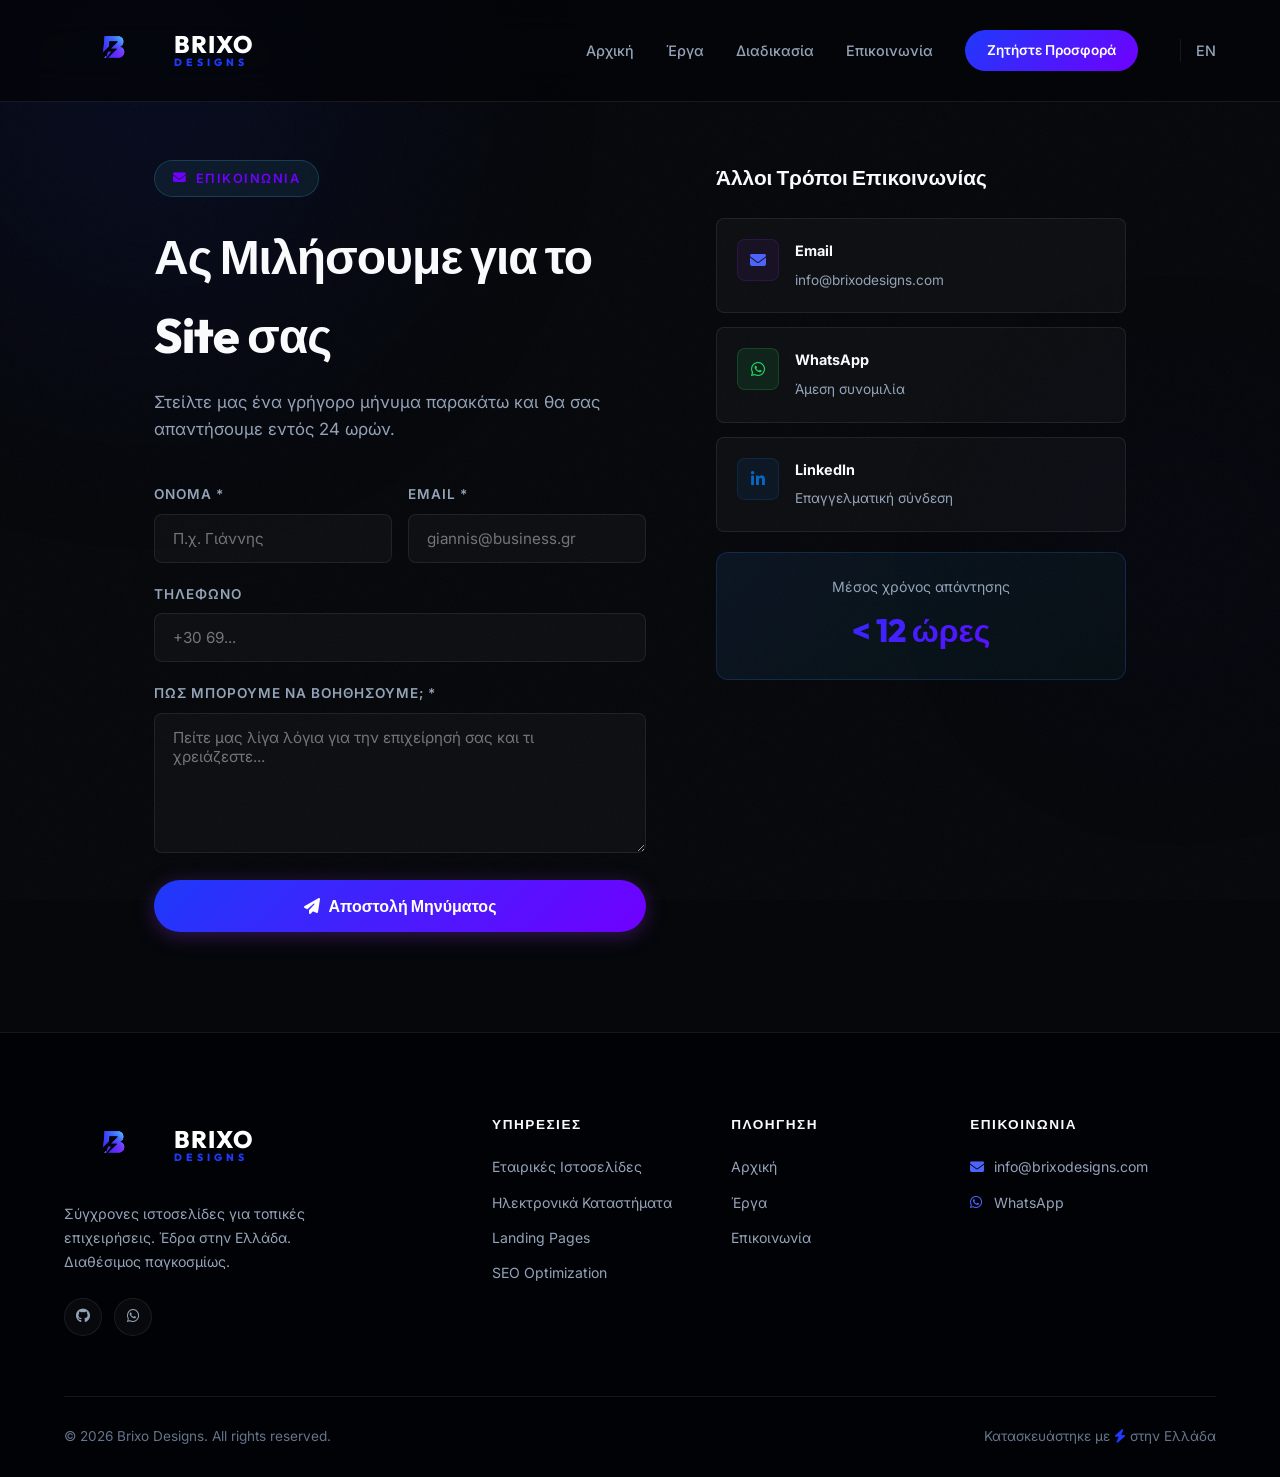
==== commit 5db7ce6e: "new things amd changes" ====
--- a/contact-el.html
+++ b/contact-el.html
@@ -45,7 +45,7 @@
                 <h1>Ας Μιλήσουμε για το Site σας</h1>
                 <p class="sub">Στείλτε μας ένα γρήγορο μήνυμα παρακάτω και θα σας απαντήσουμε εντός 24 ωρών.</p>
 
-                <form action="https://formspree.io/f/YOUR_FORM_ID" method="POST" id="contactForm">
+                <form action="https://formspree.io/info@brixodesigns.com" method="POST" id="contactForm">
                     <div style="display:grid; grid-template-columns:1fr 1fr; gap:16px;">
                         <div class="form-group">
                             <label for="name">Όνομα *</label>
@@ -79,11 +79,11 @@
             <div class="contact-side reveal" style="transition-delay:150ms;">
                 <h3>Άλλοι Τρόποι Επικοινωνίας</h3>
 
-                <a href="mailto:hello@brixodesigns.com" class="contact-info-item">
+                <a href="mailto:info@brixodesigns.com" class="contact-info-item">
                     <div class="contact-info-icon"><i class="fas fa-envelope"></i></div>
                     <div>
                         <strong>Email</strong>
-                        <span>hello@brixodesigns.com</span>
+                        <span>info@brixodesigns.com</span>
                     </div>
                 </a>
 
@@ -121,7 +121,6 @@
                 </a>
                 <p>Σύγχρονες ιστοσελίδες για τοπικές επιχειρήσεις. Έδρα στην Ελλάδα. Διαθέσιμος παγκοσμίως.</p>
                 <div class="footer-socials">
-                    <a href="https://linkedin.com" target="_blank"><i class="fab fa-linkedin-in"></i></a>
                     <a href="https://github.com/0x-Shadow" target="_blank"><i class="fab fa-github"></i></a>
                     <a href="https://wa.me/+306938831376" target="_blank"><i class="fab fa-whatsapp"></i></a>
                 </div>
@@ -141,7 +140,7 @@
             </div>
             <div class="footer-col">
                 <h4>Επικοινωνία</h4>
-                <a href="mailto:hello@brixodesigns.com"><i class="fas fa-envelope"></i> hello@brixodesigns.com</a>
+                <a href="mailto:info@brixodesigns.com"><i class="fas fa-envelope"></i> info@brixodesigns.com</a>
                 <a href="https://wa.me/+306938831376" target="_blank"><i class="fab fa-whatsapp"></i> WhatsApp</a>
             </div>
         </div>
